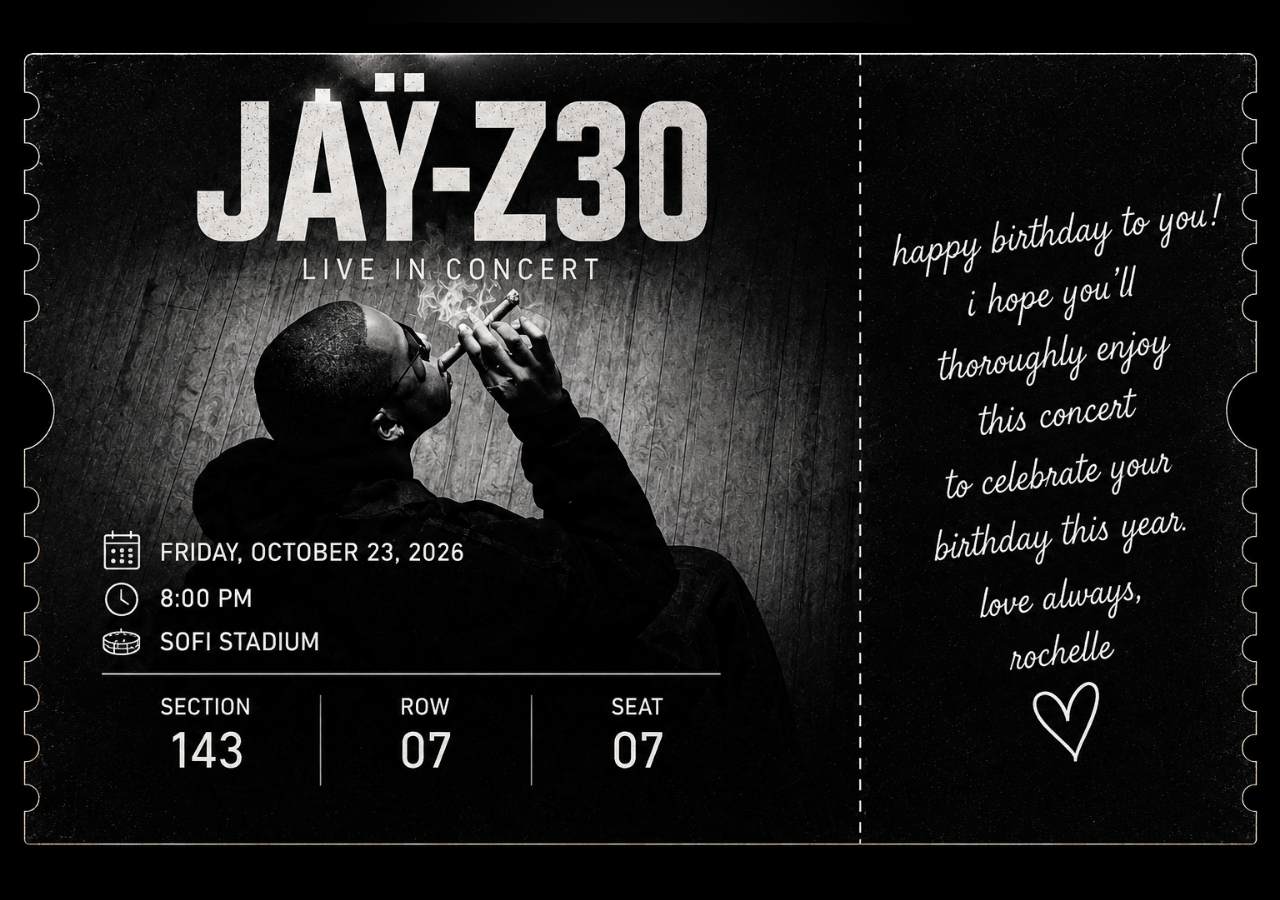
==== ticket.html @ 8b8094aa "Add files via upload" ====
<!doctype html><html><head><meta charset="utf-8"><meta name="viewport" content="width=device-width, initial-scale=1"><title>Your Ticket</title><link rel="stylesheet" href="style.css"></head><body class="ticket-page"><main class="ticket-only-stage"><div class="ticket-shimmer"><img class="ticket-image-only" src="assets/ticket.png" alt="Concert ticket"></div></main></body></html>
---- style.css ----
*{box-sizing:border-box}html,body{margin:0;min-height:100%;background:#000;color:#fff}body{font-family:Arial,sans-serif;overflow-x:hidden}.cover-page{min-height:100vh;display:grid;place-items:center;background:#000}.cover-button{border:0;background:#000;padding:0;margin:0;cursor:pointer;width:100%;min-height:100vh;display:grid;place-items:center}.cover-button img{display:block;width:min(100vw,900px);height:auto;max-height:100vh;object-fit:contain;filter:drop-shadow(0 35px 70px rgba(0,0,0,.85));animation:coverIn .9s ease both}.cover-button.opening img{animation:openPulse 1.15s ease forwards}.fade-screen{position:fixed;inset:0;background:#000;opacity:0;pointer-events:none;z-index:20;transition:opacity .55s ease}.fade-screen.active{opacity:1}.ticket-page{background:#000}.ticket-only-stage{min-height:100vh;display:grid;place-items:center;padding:0;background:radial-gradient(circle at 50% 25%,rgba(255,255,255,.11),transparent 22rem),#000;animation:ticketIn .95s ease both}.ticket-shimmer{position:relative;width:min(100vw,1600px);overflow:hidden}.ticket-shimmer:after{content:"";position:absolute;inset:0;background:linear-gradient(110deg,transparent 0%,transparent 38%,rgba(255,255,255,.18) 48%,transparent 58%,transparent 100%);transform:translateX(-130%);animation:shimmer 1.6s .55s ease-out 1;pointer-events:none}.ticket-image-only{display:block;width:100%;height:auto;max-height:100vh;object-fit:contain;filter:drop-shadow(0 30px 55px rgba(0,0,0,.85))}@keyframes coverIn{from{opacity:0;transform:translateY(18px) scale(.985)}to{opacity:1;transform:translateY(0) scale(1)}}@keyframes openPulse{0%{transform:scale(1);opacity:1}45%{transform:scale(1.025);opacity:1}100%{transform:scale(.98);opacity:.05}}@keyframes ticketIn{from{opacity:0;transform:translateY(18px) scale(.975)}to{opacity:1;transform:translateY(0) scale(1)}}@keyframes shimmer{to{transform:translateX(130%)}}
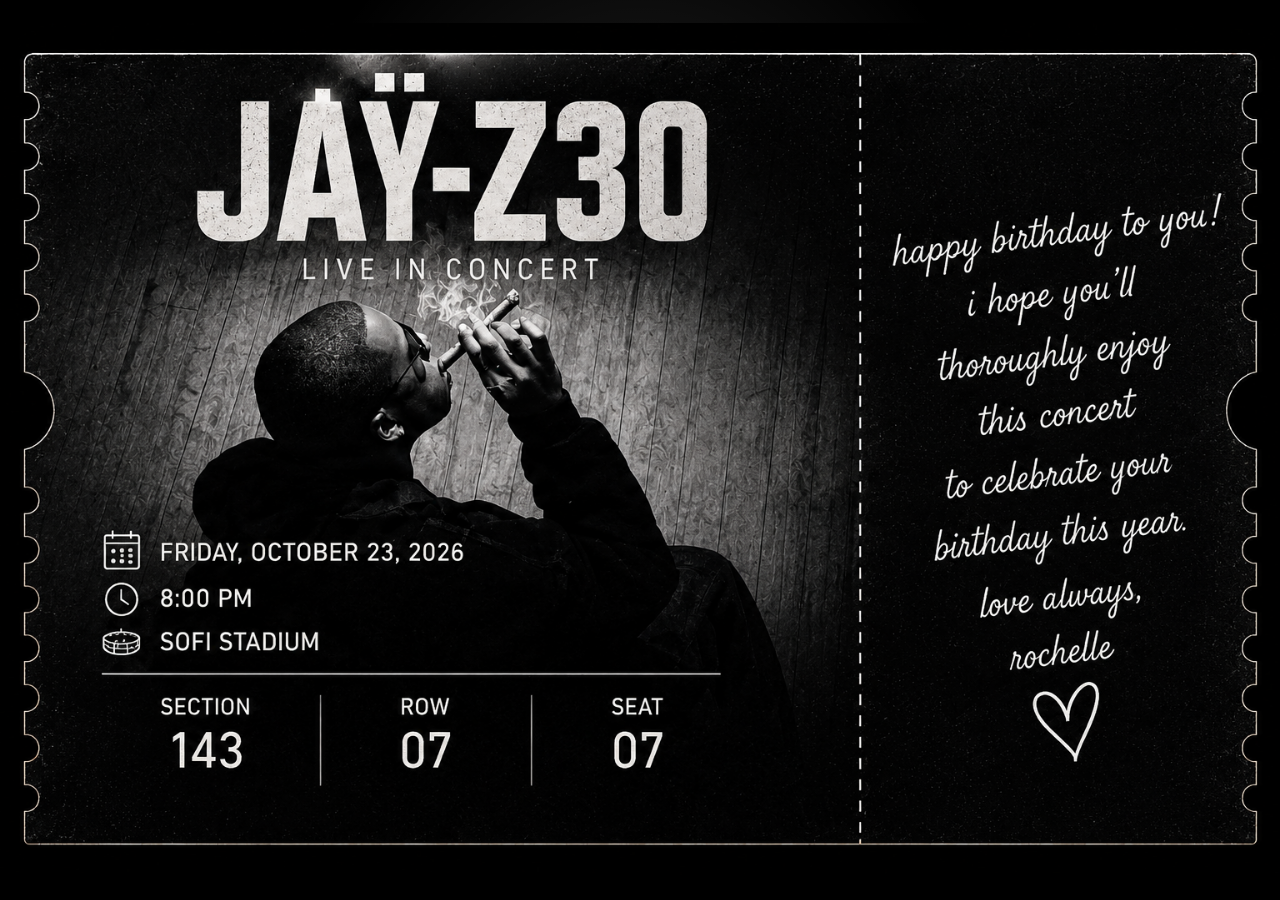
==== commit b6cab5c9: "Add files via upload" ====
--- a/ticket.html
+++ b/ticket.html
@@ -1 +1,16 @@
-<!doctype html><html><head><meta charset="utf-8"><meta name="viewport" content="width=device-width, initial-scale=1"><title>Your Ticket</title><link rel="stylesheet" href="style.css"></head><body class="ticket-page"><main class="ticket-only-stage"><div class="ticket-shimmer"><img class="ticket-image-only" src="assets/ticket.png" alt="Concert ticket"></div></main></body></html>+<!doctype html>
+<html lang="en">
+<head>
+  <meta charset="utf-8">
+  <meta name="viewport" content="width=device-width, initial-scale=1">
+  <title>Your Ticket</title>
+  <link rel="stylesheet" href="style.css">
+</head>
+<body class="ticket-page">
+  <main class="ticket-stage">
+    <div class="ticket-shimmer">
+      <img src="assets/ticket.png" alt="Concert ticket" class="ticket-image">
+    </div>
+  </main>
+</body>
+</html>
--- a/style.css
+++ b/style.css
@@ -1 +1,284 @@
-*{box-sizing:border-box}html,body{margin:0;min-height:100%;background:#000;color:#fff}body{font-family:Arial,sans-serif;overflow-x:hidden}.cover-page{min-height:100vh;display:grid;place-items:center;background:#000}.cover-button{border:0;background:#000;padding:0;margin:0;cursor:pointer;width:100%;min-height:100vh;display:grid;place-items:center}.cover-button img{display:block;width:min(100vw,900px);height:auto;max-height:100vh;object-fit:contain;filter:drop-shadow(0 35px 70px rgba(0,0,0,.85));animation:coverIn .9s ease both}.cover-button.opening img{animation:openPulse 1.15s ease forwards}.fade-screen{position:fixed;inset:0;background:#000;opacity:0;pointer-events:none;z-index:20;transition:opacity .55s ease}.fade-screen.active{opacity:1}.ticket-page{background:#000}.ticket-only-stage{min-height:100vh;display:grid;place-items:center;padding:0;background:radial-gradient(circle at 50% 25%,rgba(255,255,255,.11),transparent 22rem),#000;animation:ticketIn .95s ease both}.ticket-shimmer{position:relative;width:min(100vw,1600px);overflow:hidden}.ticket-shimmer:after{content:"";position:absolute;inset:0;background:linear-gradient(110deg,transparent 0%,transparent 38%,rgba(255,255,255,.18) 48%,transparent 58%,transparent 100%);transform:translateX(-130%);animation:shimmer 1.6s .55s ease-out 1;pointer-events:none}.ticket-image-only{display:block;width:100%;height:auto;max-height:100vh;object-fit:contain;filter:drop-shadow(0 30px 55px rgba(0,0,0,.85))}@keyframes coverIn{from{opacity:0;transform:translateY(18px) scale(.985)}to{opacity:1;transform:translateY(0) scale(1)}}@keyframes openPulse{0%{transform:scale(1);opacity:1}45%{transform:scale(1.025);opacity:1}100%{transform:scale(.98);opacity:.05}}@keyframes ticketIn{from{opacity:0;transform:translateY(18px) scale(.975)}to{opacity:1;transform:translateY(0) scale(1)}}@keyframes shimmer{to{transform:translateX(130%)}}+*{box-sizing:border-box}
+html,body{margin:0;min-height:100%;background:#000;color:#fff}
+body{font-family:Inter,system-ui,-apple-system,Segoe UI,sans-serif;overflow:hidden}
+
+.stage{
+  min-height:100vh;
+  display:grid;
+  place-items:center;
+  position:relative;
+  background:
+    radial-gradient(circle at 50% 0%, rgba(255,255,255,.18), transparent 22rem),
+    radial-gradient(circle at 50% 78%, rgba(255,255,255,.10), transparent 28rem),
+    linear-gradient(180deg,#050505,#080808 52%,#000);
+}
+
+.silver-confetti:before,.silver-confetti:after{
+  content:"";
+  position:fixed;
+  inset:-20%;
+  pointer-events:none;
+  background-image:
+    radial-gradient(#fff 1px,transparent 2px),
+    radial-gradient(#9f9f9f 1px,transparent 2px),
+    linear-gradient(45deg,transparent 43%,#d7d7d7 44% 56%,transparent 57%);
+  background-size:130px 160px,190px 230px,170px 170px;
+  opacity:.18;
+  animation:fall 22s linear infinite;
+}
+.silver-confetti:after{opacity:.10;animation-duration:30s;transform:rotate(10deg)}
+
+.hero{
+  width:min(1120px,96vw);
+  display:grid;
+  place-items:center;
+  perspective:1600px;
+  animation:intro .9s ease both;
+}
+
+.envelope{
+  width:min(980px,96vw);
+  height:min(620px,84vh);
+  position:relative;
+  transform-style:preserve-3d;
+  filter:drop-shadow(0 50px 95px rgba(0,0,0,.92));
+  animation:float 5s ease-in-out infinite;
+}
+
+.env-shadow{
+  position:absolute;
+  left:8%;
+  right:8%;
+  bottom:2%;
+  height:18%;
+  border-radius:50%;
+  background:radial-gradient(ellipse, rgba(0,0,0,.82), transparent 70%);
+  filter:blur(16px);
+}
+
+.env-back{
+  position:absolute;
+  left:4%;
+  right:4%;
+  bottom:10%;
+  height:58%;
+  background:
+    linear-gradient(145deg,#303030,#070707 62%,#181818);
+  border:1px solid rgba(255,255,255,.28);
+  box-shadow:
+    inset 0 1px 0 rgba(255,255,255,.22),
+    inset 0 -28px 48px rgba(0,0,0,.68);
+}
+
+.env-inside{
+  position:absolute;
+  left:6%;
+  right:6%;
+  bottom:15%;
+  height:45%;
+  background:linear-gradient(180deg,#060606,#141414);
+  clip-path:polygon(0 100%,50% 22%,100% 100%);
+  opacity:0;
+  z-index:2;
+  transition:opacity .45s ease;
+  overflow:hidden;
+}
+
+.silver-glow{
+  position:absolute;
+  left:50%;
+  bottom:-12%;
+  width:70%;
+  height:70%;
+  transform:translateX(-50%);
+  background:radial-gradient(circle, rgba(255,255,255,.92), rgba(210,210,210,.35) 25%, transparent 62%);
+  opacity:0;
+  filter:blur(8px);
+}
+
+.env-flap{
+  position:absolute;
+  left:4%;
+  right:4%;
+  top:10%;
+  height:52%;
+  background:
+    linear-gradient(180deg,#3b3b3b,#111 75%);
+  clip-path:polygon(0 0,100% 0,50% 100%);
+  border-top:1px solid rgba(255,255,255,.34);
+  z-index:5;
+  transform-origin:top center;
+  transform-style:preserve-3d;
+  display:grid;
+  place-items:center;
+  padding-bottom:8%;
+  box-shadow:0 30px 52px rgba(0,0,0,.65);
+  transition:transform 1.05s cubic-bezier(.18,.78,.17,1), filter 1s ease;
+}
+
+.shimmer-title{
+  font-family:"Bebas Neue",Impact,sans-serif;
+  text-align:center;
+  font-size:clamp(4.2rem,8.6vw,8.8rem);
+  line-height:.82;
+  letter-spacing:.055em;
+  margin:0;
+  color:transparent;
+  background:linear-gradient(100deg,#777 0%,#fff 18%,#a9a9a9 30%,#f2f2f2 45%,#6f6f6f 60%,#fff 75%,#9a9a9a 100%);
+  background-size:240% 100%;
+  -webkit-background-clip:text;
+  background-clip:text;
+  animation:silverText 2.8s linear infinite;
+  text-shadow:0 0 28px rgba(255,255,255,.22);
+}
+
+.env-front-left,.env-front-right{
+  position:absolute;
+  bottom:10%;
+  height:58%;
+  width:46%;
+  z-index:4;
+  background:linear-gradient(145deg,#1a1a1a,#050505 76%);
+  border-bottom:1px solid rgba(255,255,255,.22);
+}
+.env-front-left{
+  left:4%;
+  clip-path:polygon(0 0,100% 50%,0 100%);
+  border-left:1px solid rgba(255,255,255,.18);
+}
+.env-front-right{
+  right:4%;
+  clip-path:polygon(100% 0,0 50%,100% 100%);
+  border-right:1px solid rgba(255,255,255,.18);
+}
+
+.seal-button{
+  position:absolute;
+  left:50%;
+  top:54%;
+  width:min(146px,20vw);
+  height:min(146px,20vw);
+  transform:translate(-50%,-50%);
+  z-index:10;
+  border:0;
+  padding:0;
+  background:transparent;
+  border-radius:50%;
+  cursor:pointer;
+}
+.seal{
+  width:100%;
+  height:100%;
+  display:grid;
+  place-items:center;
+  border-radius:50%;
+  color:#e9e9e9;
+  background:
+    radial-gradient(circle at 34% 22%,#4a4a4a,#070707 72%);
+  border:1px solid rgba(255,255,255,.42);
+  box-shadow:
+    0 12px 38px rgba(0,0,0,.95),
+    0 0 26px rgba(255,255,255,.14),
+    inset 0 0 0 6px rgba(255,255,255,.06);
+  transition:transform .25s ease, box-shadow .25s ease, opacity .45s ease;
+}
+.seal-button:hover .seal{transform:scale(1.06);box-shadow:0 14px 42px rgba(0,0,0,.95),0 0 34px rgba(255,255,255,.22),inset 0 0 0 6px rgba(255,255,255,.07)}
+.seal-button:active .seal{transform:scale(.94)}
+.asl-r-icon{width:66%;height:66%;filter:drop-shadow(0 0 10px rgba(255,255,255,.2))}
+.asl-r-icon path{
+  fill:none;
+  stroke:currentColor;
+  stroke-width:5;
+  stroke-linecap:round;
+  stroke-linejoin:round;
+}
+
+.spark{
+  position:absolute;
+  width:7px;
+  height:7px;
+  border-radius:50%;
+  background:#f7f7f7;
+  left:50%;
+  top:58%;
+  opacity:0;
+  z-index:3;
+  box-shadow:0 0 18px #fff;
+}
+
+.opening .seal{transform:scale(.15) translateY(-260px);opacity:0}
+.opening .env-flap{transform:rotateX(178deg);filter:brightness(1.28)}
+.opening .env-inside{opacity:1}
+.opening .silver-glow{animation:glowBurst 1.2s .38s ease forwards}
+.opening .seal-button{pointer-events:none}
+.opening .s1{animation:spark 1.1s .35s ease forwards;--x:-160px;--y:-120px}
+.opening .s2{animation:spark 1.1s .40s ease forwards;--x:150px;--y:-145px}
+.opening .s3{animation:spark 1.1s .45s ease forwards;--x:-55px;--y:-185px}
+.opening .s4{animation:spark 1.1s .50s ease forwards;--x:205px;--y:-80px}
+.opening .s5{animation:spark 1.1s .55s ease forwards;--x:-210px;--y:-72px}
+.opening .s6{animation:spark 1.1s .60s ease forwards;--x:25px;--y:-210px}
+
+.fade-screen{
+  position:fixed;
+  inset:0;
+  background:#000;
+  opacity:0;
+  pointer-events:none;
+  z-index:20;
+  transition:opacity .8s ease;
+}
+.fade-screen.active{opacity:1}
+
+.ticket-page{background:#000;overflow:hidden}
+.ticket-stage{
+  min-height:100vh;
+  display:grid;
+  place-items:center;
+  background:radial-gradient(circle at 50% 24%,rgba(255,255,255,.13),transparent 22rem),#000;
+  animation:ticketIn .95s ease both;
+}
+.ticket-shimmer{
+  width:min(100vw,1700px);
+  position:relative;
+  overflow:hidden;
+}
+.ticket-shimmer:after{
+  content:"";
+  position:absolute;
+  inset:0;
+  background:linear-gradient(110deg,transparent 0%,transparent 38%,rgba(255,255,255,.20) 48%,transparent 58%,transparent 100%);
+  transform:translateX(-130%);
+  animation:shimmer 1.6s .55s ease-out 1;
+  pointer-events:none;
+}
+.ticket-image{
+  display:block;
+  width:100%;
+  height:auto;
+  max-height:100vh;
+  object-fit:contain;
+  filter:drop-shadow(0 30px 55px rgba(0,0,0,.85));
+}
+
+@keyframes intro{from{opacity:0;transform:translateY(20px) scale(.98)}to{opacity:1;transform:translateY(0) scale(1)}}
+@keyframes float{0%,100%{transform:translateY(0)}50%{transform:translateY(-8px)}}
+@keyframes silverText{to{background-position:-240% 0}}
+@keyframes fall{from{background-position:0 -100px,40px -80px,0 -140px}to{background-position:0 900px,40px 820px,0 760px}}
+@keyframes spark{
+  0%{opacity:0;transform:translate(-50%,-50%) scale(.3)}
+  28%{opacity:1}
+  100%{opacity:0;transform:translate(calc(-50% + var(--x)),calc(-50% + var(--y))) scale(1.4)}
+}
+@keyframes glowBurst{
+  0%{opacity:0;transform:translateX(-50%) scale(.2)}
+  45%{opacity:1;transform:translateX(-50%) scale(1.1)}
+  100%{opacity:.22;transform:translateX(-50%) scale(1.5)}
+}
+@keyframes ticketIn{from{opacity:0;transform:translateY(18px) scale(.975)}to{opacity:1;transform:translateY(0) scale(1)}}
+@keyframes shimmer{to{transform:translateX(130%)}}
+
+@media(max-width:720px){
+  .envelope{height:min(560px,78vh)}
+  .shimmer-title{font-size:clamp(3rem,12vw,5.7rem)}
+  .seal-button{width:104px;height:104px;top:55%}
+}
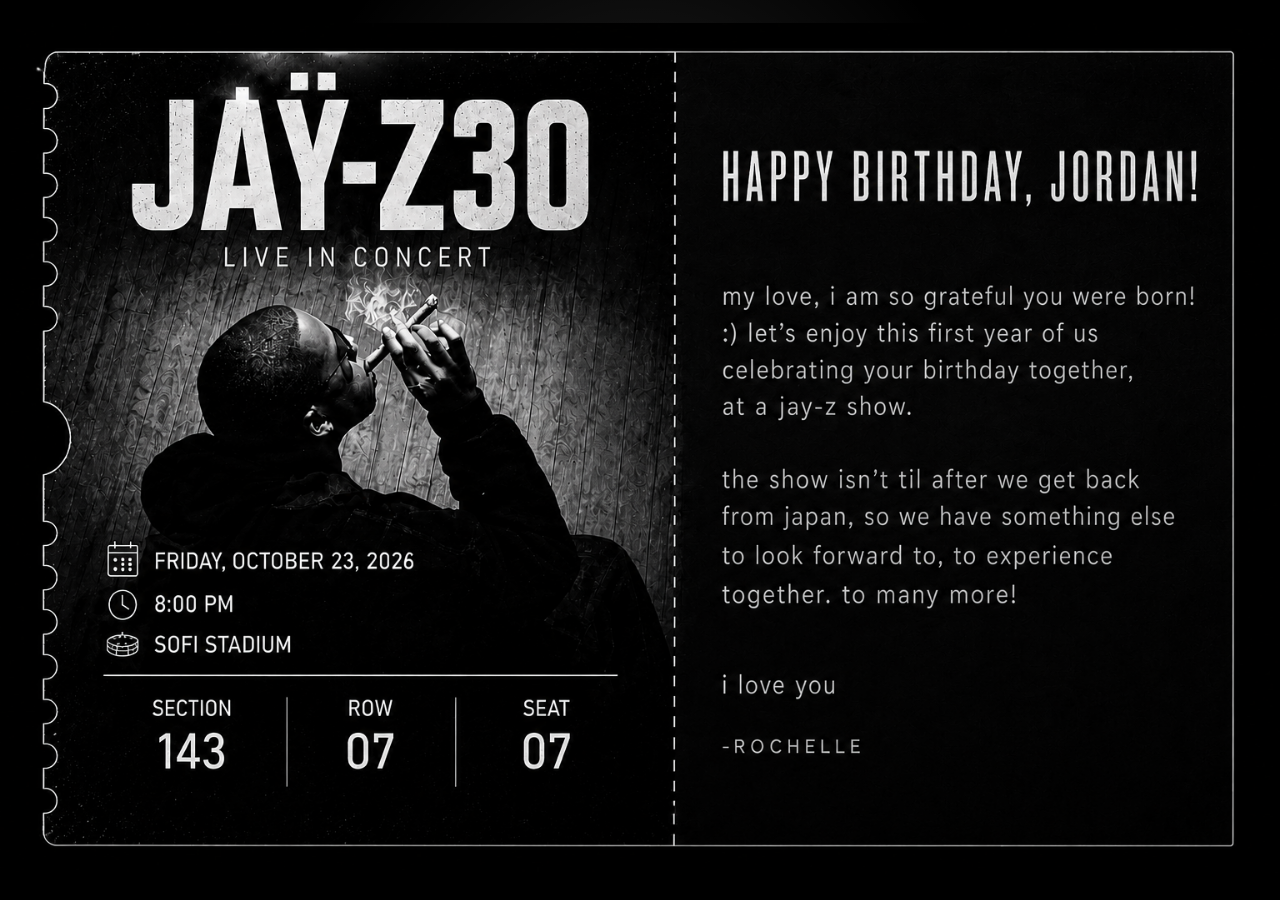
==== commit 3d3cacf8: "Add files via upload" ====
--- a/ticket.html
+++ b/ticket.html
@@ -1,16 +1,3 @@
 <!doctype html>
-<html lang="en">
-<head>
-  <meta charset="utf-8">
-  <meta name="viewport" content="width=device-width, initial-scale=1">
-  <title>Your Ticket</title>
-  <link rel="stylesheet" href="style.css">
-</head>
-<body class="ticket-page">
-  <main class="ticket-stage">
-    <div class="ticket-shimmer">
-      <img src="assets/ticket.png" alt="Concert ticket" class="ticket-image">
-    </div>
-  </main>
-</body>
-</html>
+<html><head><meta charset="utf-8"><meta name="viewport" content="width=device-width, initial-scale=1"><title>Your Ticket</title><link rel="stylesheet" href="style.css"></head>
+<body class="ticket-page"><main class="ticket-stage"><div class="ticket-shimmer"><img class="ticket-img" src="assets/ticket.png" alt="Concert ticket birthday invitation"></div></main></body></html>
--- a/style.css
+++ b/style.css
@@ -1,284 +1 @@
-*{box-sizing:border-box}
-html,body{margin:0;min-height:100%;background:#000;color:#fff}
-body{font-family:Inter,system-ui,-apple-system,Segoe UI,sans-serif;overflow:hidden}
-
-.stage{
-  min-height:100vh;
-  display:grid;
-  place-items:center;
-  position:relative;
-  background:
-    radial-gradient(circle at 50% 0%, rgba(255,255,255,.18), transparent 22rem),
-    radial-gradient(circle at 50% 78%, rgba(255,255,255,.10), transparent 28rem),
-    linear-gradient(180deg,#050505,#080808 52%,#000);
-}
-
-.silver-confetti:before,.silver-confetti:after{
-  content:"";
-  position:fixed;
-  inset:-20%;
-  pointer-events:none;
-  background-image:
-    radial-gradient(#fff 1px,transparent 2px),
-    radial-gradient(#9f9f9f 1px,transparent 2px),
-    linear-gradient(45deg,transparent 43%,#d7d7d7 44% 56%,transparent 57%);
-  background-size:130px 160px,190px 230px,170px 170px;
-  opacity:.18;
-  animation:fall 22s linear infinite;
-}
-.silver-confetti:after{opacity:.10;animation-duration:30s;transform:rotate(10deg)}
-
-.hero{
-  width:min(1120px,96vw);
-  display:grid;
-  place-items:center;
-  perspective:1600px;
-  animation:intro .9s ease both;
-}
-
-.envelope{
-  width:min(980px,96vw);
-  height:min(620px,84vh);
-  position:relative;
-  transform-style:preserve-3d;
-  filter:drop-shadow(0 50px 95px rgba(0,0,0,.92));
-  animation:float 5s ease-in-out infinite;
-}
-
-.env-shadow{
-  position:absolute;
-  left:8%;
-  right:8%;
-  bottom:2%;
-  height:18%;
-  border-radius:50%;
-  background:radial-gradient(ellipse, rgba(0,0,0,.82), transparent 70%);
-  filter:blur(16px);
-}
-
-.env-back{
-  position:absolute;
-  left:4%;
-  right:4%;
-  bottom:10%;
-  height:58%;
-  background:
-    linear-gradient(145deg,#303030,#070707 62%,#181818);
-  border:1px solid rgba(255,255,255,.28);
-  box-shadow:
-    inset 0 1px 0 rgba(255,255,255,.22),
-    inset 0 -28px 48px rgba(0,0,0,.68);
-}
-
-.env-inside{
-  position:absolute;
-  left:6%;
-  right:6%;
-  bottom:15%;
-  height:45%;
-  background:linear-gradient(180deg,#060606,#141414);
-  clip-path:polygon(0 100%,50% 22%,100% 100%);
-  opacity:0;
-  z-index:2;
-  transition:opacity .45s ease;
-  overflow:hidden;
-}
-
-.silver-glow{
-  position:absolute;
-  left:50%;
-  bottom:-12%;
-  width:70%;
-  height:70%;
-  transform:translateX(-50%);
-  background:radial-gradient(circle, rgba(255,255,255,.92), rgba(210,210,210,.35) 25%, transparent 62%);
-  opacity:0;
-  filter:blur(8px);
-}
-
-.env-flap{
-  position:absolute;
-  left:4%;
-  right:4%;
-  top:10%;
-  height:52%;
-  background:
-    linear-gradient(180deg,#3b3b3b,#111 75%);
-  clip-path:polygon(0 0,100% 0,50% 100%);
-  border-top:1px solid rgba(255,255,255,.34);
-  z-index:5;
-  transform-origin:top center;
-  transform-style:preserve-3d;
-  display:grid;
-  place-items:center;
-  padding-bottom:8%;
-  box-shadow:0 30px 52px rgba(0,0,0,.65);
-  transition:transform 1.05s cubic-bezier(.18,.78,.17,1), filter 1s ease;
-}
-
-.shimmer-title{
-  font-family:"Bebas Neue",Impact,sans-serif;
-  text-align:center;
-  font-size:clamp(4.2rem,8.6vw,8.8rem);
-  line-height:.82;
-  letter-spacing:.055em;
-  margin:0;
-  color:transparent;
-  background:linear-gradient(100deg,#777 0%,#fff 18%,#a9a9a9 30%,#f2f2f2 45%,#6f6f6f 60%,#fff 75%,#9a9a9a 100%);
-  background-size:240% 100%;
-  -webkit-background-clip:text;
-  background-clip:text;
-  animation:silverText 2.8s linear infinite;
-  text-shadow:0 0 28px rgba(255,255,255,.22);
-}
-
-.env-front-left,.env-front-right{
-  position:absolute;
-  bottom:10%;
-  height:58%;
-  width:46%;
-  z-index:4;
-  background:linear-gradient(145deg,#1a1a1a,#050505 76%);
-  border-bottom:1px solid rgba(255,255,255,.22);
-}
-.env-front-left{
-  left:4%;
-  clip-path:polygon(0 0,100% 50%,0 100%);
-  border-left:1px solid rgba(255,255,255,.18);
-}
-.env-front-right{
-  right:4%;
-  clip-path:polygon(100% 0,0 50%,100% 100%);
-  border-right:1px solid rgba(255,255,255,.18);
-}
-
-.seal-button{
-  position:absolute;
-  left:50%;
-  top:54%;
-  width:min(146px,20vw);
-  height:min(146px,20vw);
-  transform:translate(-50%,-50%);
-  z-index:10;
-  border:0;
-  padding:0;
-  background:transparent;
-  border-radius:50%;
-  cursor:pointer;
-}
-.seal{
-  width:100%;
-  height:100%;
-  display:grid;
-  place-items:center;
-  border-radius:50%;
-  color:#e9e9e9;
-  background:
-    radial-gradient(circle at 34% 22%,#4a4a4a,#070707 72%);
-  border:1px solid rgba(255,255,255,.42);
-  box-shadow:
-    0 12px 38px rgba(0,0,0,.95),
-    0 0 26px rgba(255,255,255,.14),
-    inset 0 0 0 6px rgba(255,255,255,.06);
-  transition:transform .25s ease, box-shadow .25s ease, opacity .45s ease;
-}
-.seal-button:hover .seal{transform:scale(1.06);box-shadow:0 14px 42px rgba(0,0,0,.95),0 0 34px rgba(255,255,255,.22),inset 0 0 0 6px rgba(255,255,255,.07)}
-.seal-button:active .seal{transform:scale(.94)}
-.asl-r-icon{width:66%;height:66%;filter:drop-shadow(0 0 10px rgba(255,255,255,.2))}
-.asl-r-icon path{
-  fill:none;
-  stroke:currentColor;
-  stroke-width:5;
-  stroke-linecap:round;
-  stroke-linejoin:round;
-}
-
-.spark{
-  position:absolute;
-  width:7px;
-  height:7px;
-  border-radius:50%;
-  background:#f7f7f7;
-  left:50%;
-  top:58%;
-  opacity:0;
-  z-index:3;
-  box-shadow:0 0 18px #fff;
-}
-
-.opening .seal{transform:scale(.15) translateY(-260px);opacity:0}
-.opening .env-flap{transform:rotateX(178deg);filter:brightness(1.28)}
-.opening .env-inside{opacity:1}
-.opening .silver-glow{animation:glowBurst 1.2s .38s ease forwards}
-.opening .seal-button{pointer-events:none}
-.opening .s1{animation:spark 1.1s .35s ease forwards;--x:-160px;--y:-120px}
-.opening .s2{animation:spark 1.1s .40s ease forwards;--x:150px;--y:-145px}
-.opening .s3{animation:spark 1.1s .45s ease forwards;--x:-55px;--y:-185px}
-.opening .s4{animation:spark 1.1s .50s ease forwards;--x:205px;--y:-80px}
-.opening .s5{animation:spark 1.1s .55s ease forwards;--x:-210px;--y:-72px}
-.opening .s6{animation:spark 1.1s .60s ease forwards;--x:25px;--y:-210px}
-
-.fade-screen{
-  position:fixed;
-  inset:0;
-  background:#000;
-  opacity:0;
-  pointer-events:none;
-  z-index:20;
-  transition:opacity .8s ease;
-}
-.fade-screen.active{opacity:1}
-
-.ticket-page{background:#000;overflow:hidden}
-.ticket-stage{
-  min-height:100vh;
-  display:grid;
-  place-items:center;
-  background:radial-gradient(circle at 50% 24%,rgba(255,255,255,.13),transparent 22rem),#000;
-  animation:ticketIn .95s ease both;
-}
-.ticket-shimmer{
-  width:min(100vw,1700px);
-  position:relative;
-  overflow:hidden;
-}
-.ticket-shimmer:after{
-  content:"";
-  position:absolute;
-  inset:0;
-  background:linear-gradient(110deg,transparent 0%,transparent 38%,rgba(255,255,255,.20) 48%,transparent 58%,transparent 100%);
-  transform:translateX(-130%);
-  animation:shimmer 1.6s .55s ease-out 1;
-  pointer-events:none;
-}
-.ticket-image{
-  display:block;
-  width:100%;
-  height:auto;
-  max-height:100vh;
-  object-fit:contain;
-  filter:drop-shadow(0 30px 55px rgba(0,0,0,.85));
-}
-
-@keyframes intro{from{opacity:0;transform:translateY(20px) scale(.98)}to{opacity:1;transform:translateY(0) scale(1)}}
-@keyframes float{0%,100%{transform:translateY(0)}50%{transform:translateY(-8px)}}
-@keyframes silverText{to{background-position:-240% 0}}
-@keyframes fall{from{background-position:0 -100px,40px -80px,0 -140px}to{background-position:0 900px,40px 820px,0 760px}}
-@keyframes spark{
-  0%{opacity:0;transform:translate(-50%,-50%) scale(.3)}
-  28%{opacity:1}
-  100%{opacity:0;transform:translate(calc(-50% + var(--x)),calc(-50% + var(--y))) scale(1.4)}
-}
-@keyframes glowBurst{
-  0%{opacity:0;transform:translateX(-50%) scale(.2)}
-  45%{opacity:1;transform:translateX(-50%) scale(1.1)}
-  100%{opacity:.22;transform:translateX(-50%) scale(1.5)}
-}
-@keyframes ticketIn{from{opacity:0;transform:translateY(18px) scale(.975)}to{opacity:1;transform:translateY(0) scale(1)}}
-@keyframes shimmer{to{transform:translateX(130%)}}
-
-@media(max-width:720px){
-  .envelope{height:min(560px,78vh)}
-  .shimmer-title{font-size:clamp(3rem,12vw,5.7rem)}
-  .seal-button{width:104px;height:104px;top:55%}
-}
+*{box-sizing:border-box}html,body{margin:0;min-height:100%;background:#000;color:#fff}body{font-family:Arial,sans-serif;overflow:hidden}.envelope-stage{min-height:100vh;display:grid;place-items:center;background:#000}.envelope-button{position:relative;width:min(100vw,1500px);height:100vh;display:grid;place-items:center;border:0;padding:0;margin:0;background:#000;cursor:pointer;overflow:hidden}.envelope-img{display:block;width:100%;height:100%;object-fit:contain;filter:drop-shadow(0 36px 76px rgba(0,0,0,.9));animation:envelopeIn .8s ease both;transform-origin:center center}.seal-hotspot{position:absolute;left:50%;top:50.8%;width:min(150px,12vw);height:min(150px,12vw);transform:translate(-50%,-50%);border-radius:50%;z-index:4}.silver-glimmer{position:absolute;left:50%;top:50%;width:16px;height:16px;border-radius:50%;transform:translate(-50%,-50%) scale(.2);opacity:0;background:radial-gradient(circle,#fff,rgba(220,220,220,.55) 28%,transparent 72%);filter:blur(3px);box-shadow:0 0 50px rgba(255,255,255,.9);z-index:3;pointer-events:none}.envelope-button.opening .envelope-img{animation:envelopeOpenImage 1.28s ease forwards}.envelope-button.opening .silver-glimmer{animation:glimmerBurst 1.25s .18s ease forwards}.fade-screen{position:fixed;inset:0;background:#000;opacity:0;pointer-events:none;z-index:20;transition:opacity .75s ease}.fade-screen.active{opacity:1}.ticket-page{background:#000}.ticket-stage{min-height:100vh;display:grid;place-items:center;background:radial-gradient(circle at 50% 24%,rgba(255,255,255,.13),transparent 22rem),#000;animation:ticketIn .95s ease both}.ticket-shimmer{width:min(100vw,1700px);position:relative;overflow:hidden}.ticket-shimmer:after{content:"";position:absolute;inset:0;background:linear-gradient(110deg,transparent 0%,transparent 38%,rgba(255,255,255,.20) 48%,transparent 58%,transparent 100%);transform:translateX(-130%);animation:shimmer 1.6s .55s ease-out 1;pointer-events:none}.ticket-img{display:block;width:100%;height:auto;max-height:100vh;object-fit:contain;filter:drop-shadow(0 30px 55px rgba(0,0,0,.85))}@keyframes envelopeIn{from{opacity:0;transform:scale(.985) translateY(12px)}to{opacity:1;transform:scale(1) translateY(0)}}@keyframes envelopeOpenImage{0%{opacity:1;transform:scale(1);filter:brightness(1) drop-shadow(0 36px 76px rgba(0,0,0,.9))}28%{opacity:1;transform:scale(1.018);filter:brightness(1.1) drop-shadow(0 42px 90px rgba(255,255,255,.12))}66%{opacity:.86;transform:scale(1.025) translateY(-10px);filter:brightness(1.35) drop-shadow(0 46px 100px rgba(255,255,255,.18))}100%{opacity:.08;transform:scale(.985) translateY(22px);filter:brightness(.55) blur(3px)}}@keyframes glimmerBurst{0%{opacity:0;transform:translate(-50%,-50%) scale(.2)}30%{opacity:1;transform:translate(-50%,-50%) scale(18)}70%{opacity:.65;transform:translate(-50%,-50%) scale(38)}100%{opacity:0;transform:translate(-50%,-50%) scale(62)}}@keyframes ticketIn{from{opacity:0;transform:translateY(18px) scale(.975)}to{opacity:1;transform:translateY(0) scale(1)}}@keyframes shimmer{to{transform:translateX(130%)}}@media(max-width:700px){.seal-hotspot{width:96px;height:96px;top:50.5%}.envelope-button{height:100dvh}}
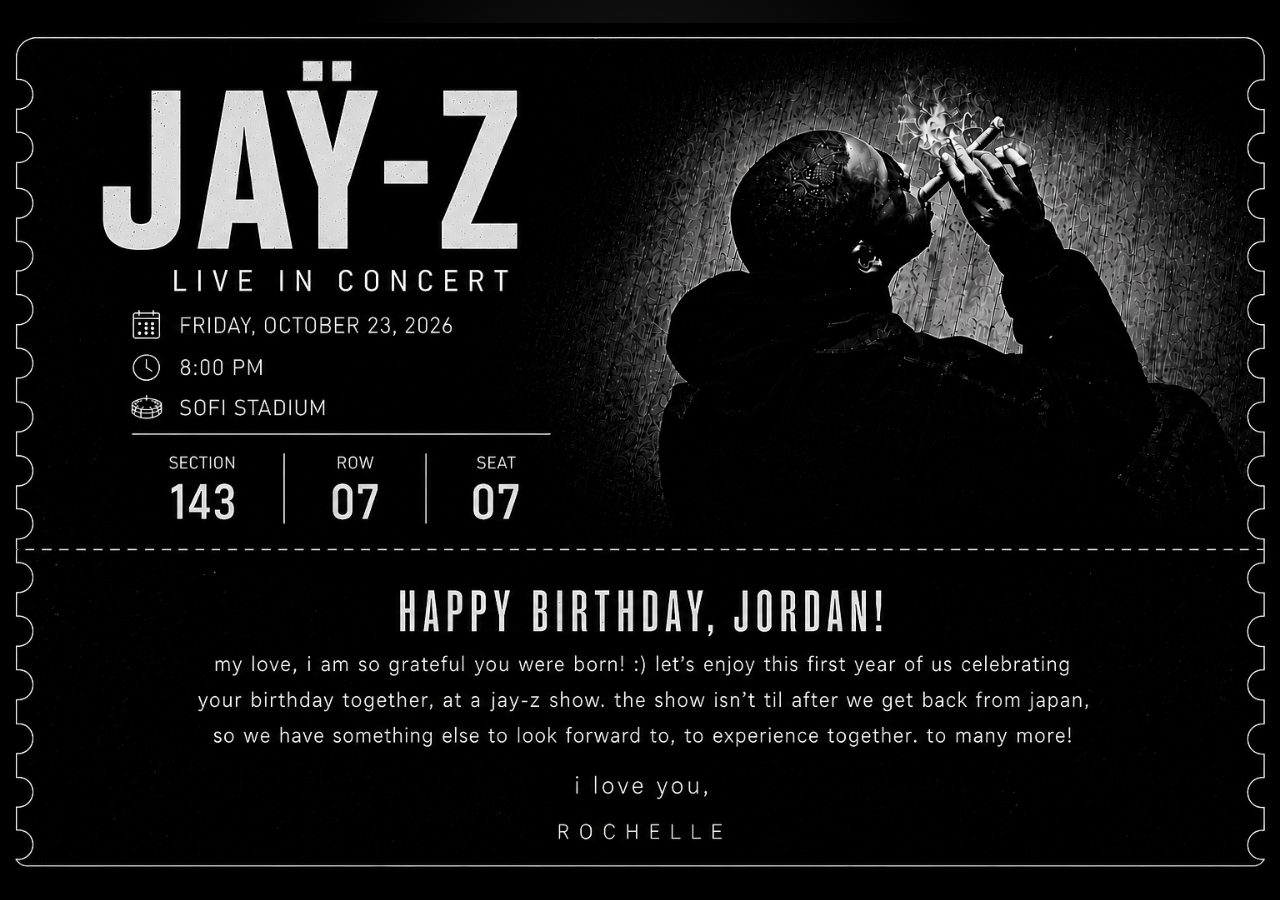
==== commit 9f73a142: "Add files via upload" ====
--- a/ticket.html
+++ b/ticket.html
@@ -1,3 +1,16 @@
 <!doctype html>
-<html><head><meta charset="utf-8"><meta name="viewport" content="width=device-width, initial-scale=1"><title>Your Ticket</title><link rel="stylesheet" href="style.css"></head>
-<body class="ticket-page"><main class="ticket-stage"><div class="ticket-shimmer"><img class="ticket-img" src="assets/ticket.png" alt="Concert ticket birthday invitation"></div></main></body></html>+<html lang="en">
+<head>
+  <meta charset="utf-8">
+  <meta name="viewport" content="width=device-width, initial-scale=1">
+  <title>Your Ticket</title>
+  <link rel="stylesheet" href="style.css">
+</head>
+<body class="ticket-page">
+  <main class="ticket-stage">
+    <div class="ticket-shimmer">
+      <img class="ticket-img" src="assets/ticket.png" alt="Birthday concert ticket">
+    </div>
+  </main>
+</body>
+</html>
--- a/style.css
+++ b/style.css
@@ -1 +1,27 @@
-*{box-sizing:border-box}html,body{margin:0;min-height:100%;background:#000;color:#fff}body{font-family:Arial,sans-serif;overflow:hidden}.envelope-stage{min-height:100vh;display:grid;place-items:center;background:#000}.envelope-button{position:relative;width:min(100vw,1500px);height:100vh;display:grid;place-items:center;border:0;padding:0;margin:0;background:#000;cursor:pointer;overflow:hidden}.envelope-img{display:block;width:100%;height:100%;object-fit:contain;filter:drop-shadow(0 36px 76px rgba(0,0,0,.9));animation:envelopeIn .8s ease both;transform-origin:center center}.seal-hotspot{position:absolute;left:50%;top:50.8%;width:min(150px,12vw);height:min(150px,12vw);transform:translate(-50%,-50%);border-radius:50%;z-index:4}.silver-glimmer{position:absolute;left:50%;top:50%;width:16px;height:16px;border-radius:50%;transform:translate(-50%,-50%) scale(.2);opacity:0;background:radial-gradient(circle,#fff,rgba(220,220,220,.55) 28%,transparent 72%);filter:blur(3px);box-shadow:0 0 50px rgba(255,255,255,.9);z-index:3;pointer-events:none}.envelope-button.opening .envelope-img{animation:envelopeOpenImage 1.28s ease forwards}.envelope-button.opening .silver-glimmer{animation:glimmerBurst 1.25s .18s ease forwards}.fade-screen{position:fixed;inset:0;background:#000;opacity:0;pointer-events:none;z-index:20;transition:opacity .75s ease}.fade-screen.active{opacity:1}.ticket-page{background:#000}.ticket-stage{min-height:100vh;display:grid;place-items:center;background:radial-gradient(circle at 50% 24%,rgba(255,255,255,.13),transparent 22rem),#000;animation:ticketIn .95s ease both}.ticket-shimmer{width:min(100vw,1700px);position:relative;overflow:hidden}.ticket-shimmer:after{content:"";position:absolute;inset:0;background:linear-gradient(110deg,transparent 0%,transparent 38%,rgba(255,255,255,.20) 48%,transparent 58%,transparent 100%);transform:translateX(-130%);animation:shimmer 1.6s .55s ease-out 1;pointer-events:none}.ticket-img{display:block;width:100%;height:auto;max-height:100vh;object-fit:contain;filter:drop-shadow(0 30px 55px rgba(0,0,0,.85))}@keyframes envelopeIn{from{opacity:0;transform:scale(.985) translateY(12px)}to{opacity:1;transform:scale(1) translateY(0)}}@keyframes envelopeOpenImage{0%{opacity:1;transform:scale(1);filter:brightness(1) drop-shadow(0 36px 76px rgba(0,0,0,.9))}28%{opacity:1;transform:scale(1.018);filter:brightness(1.1) drop-shadow(0 42px 90px rgba(255,255,255,.12))}66%{opacity:.86;transform:scale(1.025) translateY(-10px);filter:brightness(1.35) drop-shadow(0 46px 100px rgba(255,255,255,.18))}100%{opacity:.08;transform:scale(.985) translateY(22px);filter:brightness(.55) blur(3px)}}@keyframes glimmerBurst{0%{opacity:0;transform:translate(-50%,-50%) scale(.2)}30%{opacity:1;transform:translate(-50%,-50%) scale(18)}70%{opacity:.65;transform:translate(-50%,-50%) scale(38)}100%{opacity:0;transform:translate(-50%,-50%) scale(62)}}@keyframes ticketIn{from{opacity:0;transform:translateY(18px) scale(.975)}to{opacity:1;transform:translateY(0) scale(1)}}@keyframes shimmer{to{transform:translateX(130%)}}@media(max-width:700px){.seal-hotspot{width:96px;height:96px;top:50.5%}.envelope-button{height:100dvh}}+*{box-sizing:border-box}
+html,body{margin:0;min-height:100%;background:#000;color:#fff}
+body{font-family:Arial,sans-serif;overflow:hidden}
+
+.envelope-stage{min-height:100vh;display:grid;place-items:center;background:#000}
+.envelope-button{position:relative;width:min(100vw,1500px);height:100vh;display:grid;place-items:center;border:0;padding:0;margin:0;background:#000;cursor:pointer;overflow:hidden}
+.envelope-img{display:block;width:100%;height:100%;object-fit:contain;filter:drop-shadow(0 36px 76px rgba(0,0,0,.9));animation:envelopeIn .8s ease both;transform-origin:center center}
+.seal-hotspot{position:absolute;left:50%;top:50.8%;width:min(150px,12vw);height:min(150px,12vw);transform:translate(-50%,-50%);border-radius:50%;z-index:4}
+.silver-glimmer{position:absolute;left:50%;top:50%;width:16px;height:16px;border-radius:50%;transform:translate(-50%,-50%) scale(.2);opacity:0;background:radial-gradient(circle,#fff,rgba(220,220,220,.55) 28%,transparent 72%);filter:blur(3px);box-shadow:0 0 50px rgba(255,255,255,.9);z-index:3;pointer-events:none}
+.envelope-button.opening .envelope-img{animation:envelopeOpenImage 1.28s ease forwards}
+.envelope-button.opening .silver-glimmer{animation:glimmerBurst 1.25s .18s ease forwards}
+.fade-screen{position:fixed;inset:0;background:#000;opacity:0;pointer-events:none;z-index:20;transition:opacity .75s ease}
+.fade-screen.active{opacity:1}
+
+.ticket-page{background:#000}
+.ticket-stage{min-height:100vh;display:grid;place-items:center;background:radial-gradient(circle at 50% 24%,rgba(255,255,255,.13),transparent 22rem),#000;animation:ticketIn .95s ease both}
+.ticket-shimmer{width:min(100vw,1700px);position:relative;overflow:hidden}
+.ticket-shimmer:after{content:"";position:absolute;inset:0;background:linear-gradient(110deg,transparent 0%,transparent 38%,rgba(255,255,255,.20) 48%,transparent 58%,transparent 100%);transform:translateX(-130%);animation:shimmer 1.6s .55s ease-out 1;pointer-events:none}
+.ticket-img{display:block;width:100%;height:auto;max-height:100vh;object-fit:contain;filter:drop-shadow(0 30px 55px rgba(0,0,0,.85))}
+
+@keyframes envelopeIn{from{opacity:0;transform:scale(.985) translateY(12px)}to{opacity:1;transform:scale(1) translateY(0)}}
+@keyframes envelopeOpenImage{0%{opacity:1;transform:scale(1);filter:brightness(1) drop-shadow(0 36px 76px rgba(0,0,0,.9))}28%{opacity:1;transform:scale(1.018);filter:brightness(1.1) drop-shadow(0 42px 90px rgba(255,255,255,.12))}66%{opacity:.86;transform:scale(1.025) translateY(-10px);filter:brightness(1.35) drop-shadow(0 46px 100px rgba(255,255,255,.18))}100%{opacity:.08;transform:scale(.985) translateY(22px);filter:brightness(.55) blur(3px)}}
+@keyframes glimmerBurst{0%{opacity:0;transform:translate(-50%,-50%) scale(.2)}30%{opacity:1;transform:translate(-50%,-50%) scale(18)}70%{opacity:.65;transform:translate(-50%,-50%) scale(38)}100%{opacity:0;transform:translate(-50%,-50%) scale(62)}}
+@keyframes ticketIn{from{opacity:0;transform:translateY(18px) scale(.975)}to{opacity:1;transform:translateY(0) scale(1)}}
+@keyframes shimmer{to{transform:translateX(130%)}}
+
+@media(max-width:700px){.seal-hotspot{width:96px;height:96px;top:50.5%}.envelope-button{height:100dvh}}
